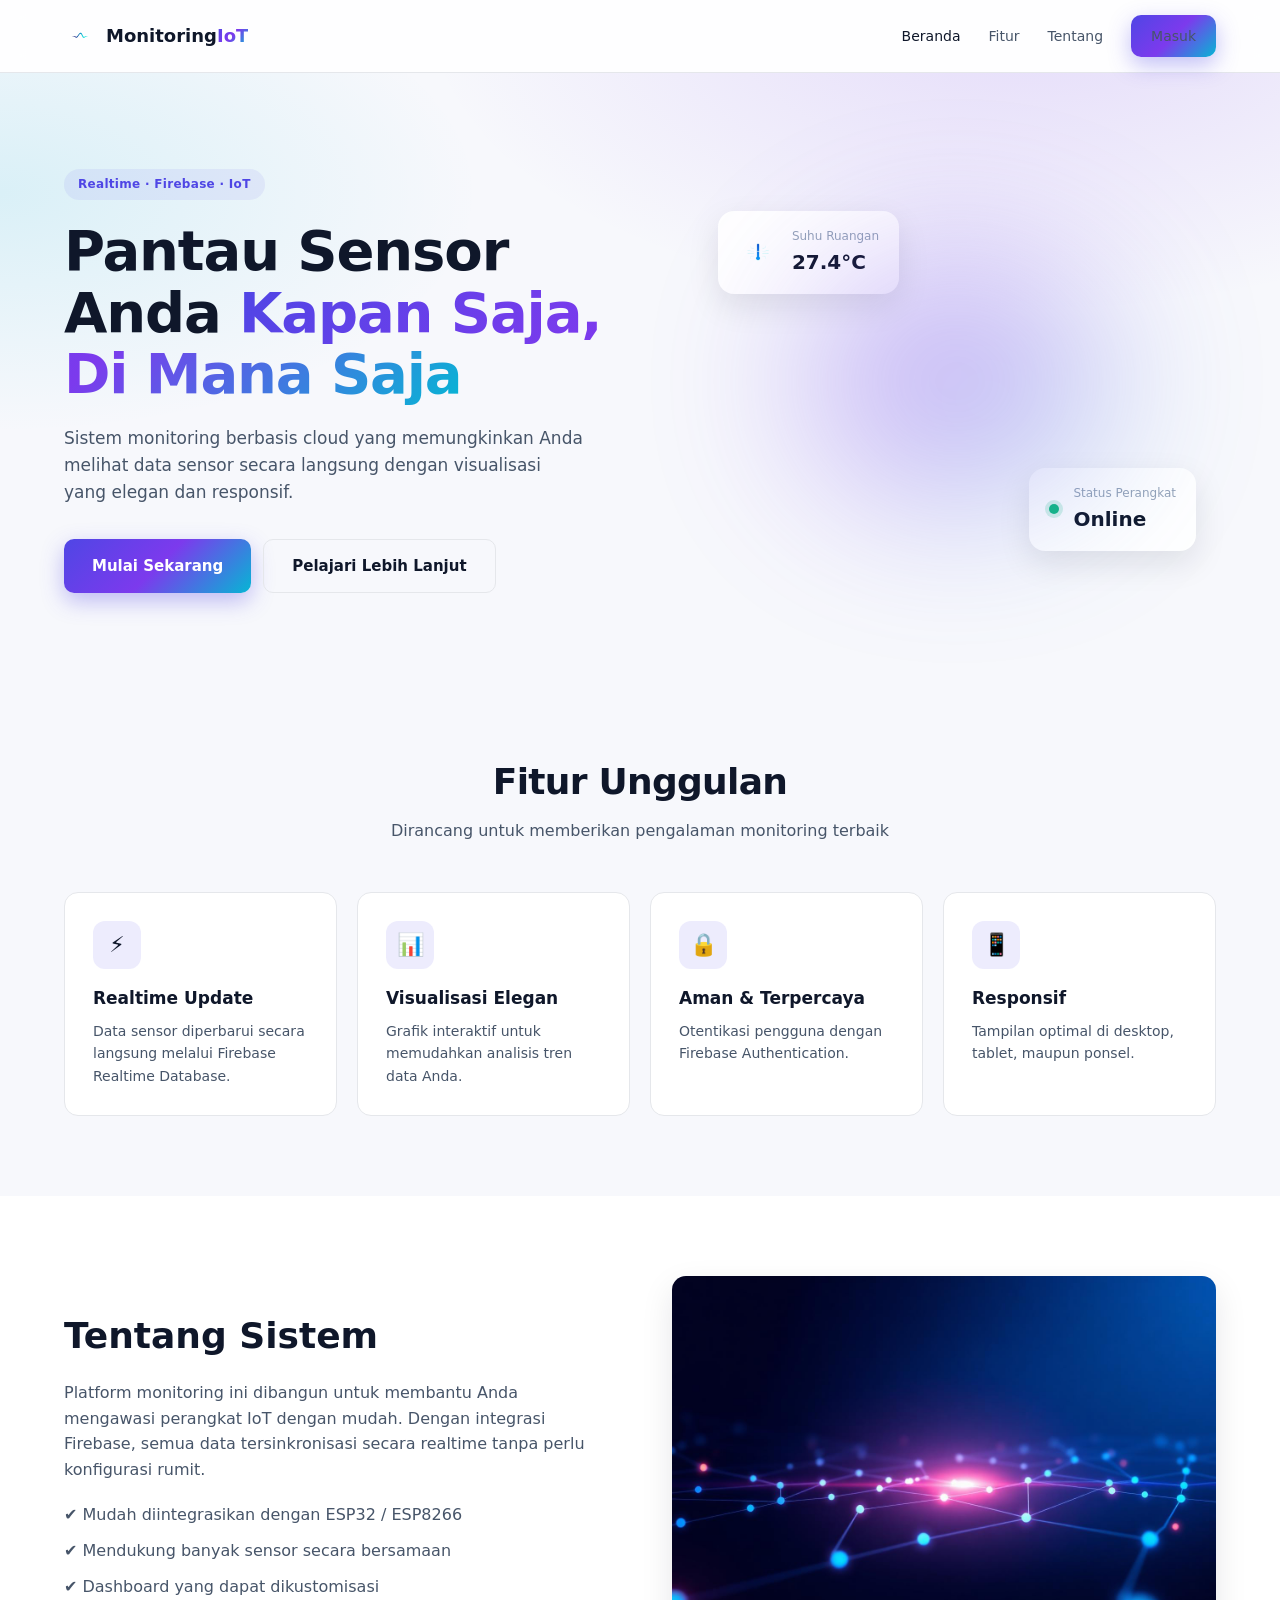
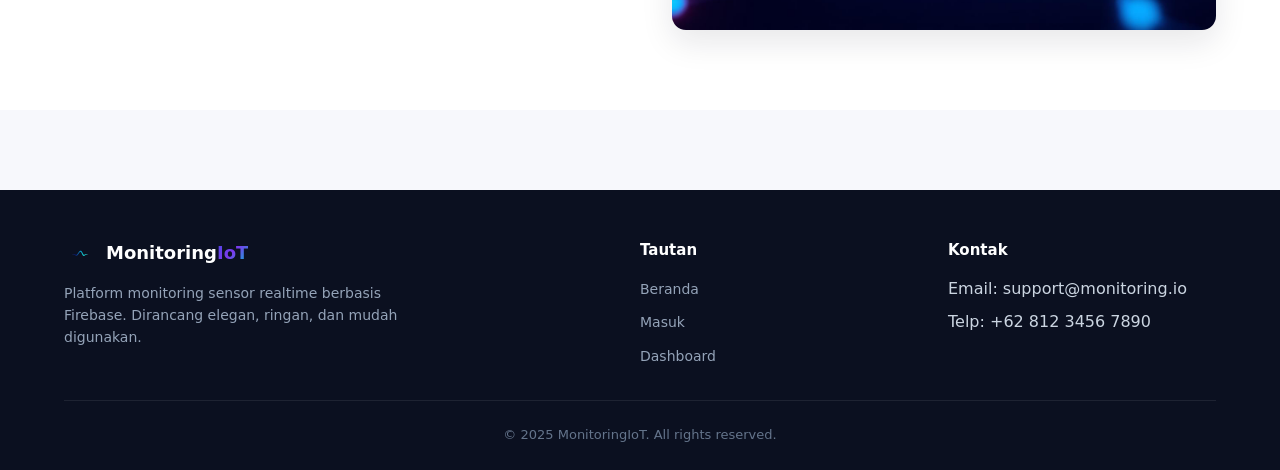
==== index.html @ ed6237df "Tinggal diedit" ====
<!DOCTYPE html>
<html lang="id">
<head>
  <meta charset="UTF-8" />
  <meta name="viewport" content="width=device-width, initial-scale=1.0" />
  <title>Monitoring System | Realtime Dashboard</title>
  <meta name="description" content="Sistem monitoring sensor realtime berbasis Firebase dengan tampilan modern dan elegan." />
  <link rel="stylesheet" href="css/style.css" />
</head>
<body>
  <!-- Navbar -->
  <header class="navbar">
    <div class="container nav-container">
      <a href="index.html" class="logo">
        <img src="img/logo.png" alt="Logo" />
        <span>Monitoring<strong>IoT</strong></span>
      </a>
      <nav>
        <ul class="nav-links">
          <li><a href="index.html" class="active">Beranda</a></li>
          <li><a href="#features">Fitur</a></li>
          <li><a href="#about">Tentang</a></li>
          <li><a href="login.html" class="btn btn-primary">Masuk</a></li>
        </ul>
      </nav>
    </div>
  </header>

  <!-- Hero -->
  <section class="hero">
    <div class="container hero-content">
      <div class="hero-text">
        <span class="badge">Realtime · Firebase · IoT</span>
        <h1>Pantau Sensor Anda <span class="gradient-text">Kapan Saja, Di Mana Saja</span></h1>
        <p>Sistem monitoring berbasis cloud yang memungkinkan Anda melihat data sensor secara langsung dengan visualisasi yang elegan dan responsif.</p>
        <div class="hero-actions">
          <a href="login.html" class="btn btn-primary btn-lg">Mulai Sekarang</a>
          <a href="#features" class="btn btn-ghost btn-lg">Pelajari Lebih Lanjut</a>
        </div>
      </div>
      <div class="hero-visual">
        <div class="floating-card card-1">
          <img src="img/icon-sensor.png" alt="Sensor" />
          <div>
            <small>Suhu Ruangan</small>
            <h3>27.4°C</h3>
          </div>
        </div>
        <div class="floating-card card-2">
          <div class="dot online"></div>
          <div>
            <small>Status Perangkat</small>
            <h3>Online</h3>
          </div>
        </div>
        <div class="hero-glow"></div>
      </div>
    </div>
  </section>

  <!-- Features -->
  <section id="features" class="features">
    <div class="container">
      <div class="section-header">
        <h2>Fitur Unggulan</h2>
        <p>Dirancang untuk memberikan pengalaman monitoring terbaik</p>
      </div>
      <div class="features-grid">
        <div class="feature-card">
          <div class="feature-icon">⚡</div>
          <h3>Realtime Update</h3>
          <p>Data sensor diperbarui secara langsung melalui Firebase Realtime Database.</p>
        </div>
        <div class="feature-card">
          <div class="feature-icon">📊</div>
          <h3>Visualisasi Elegan</h3>
          <p>Grafik interaktif untuk memudahkan analisis tren data Anda.</p>
        </div>
        <div class="feature-card">
          <div class="feature-icon">🔒</div>
          <h3>Aman & Terpercaya</h3>
          <p>Otentikasi pengguna dengan Firebase Authentication.</p>
        </div>
        <div class="feature-card">
          <div class="feature-icon">📱</div>
          <h3>Responsif</h3>
          <p>Tampilan optimal di desktop, tablet, maupun ponsel.</p>
        </div>
      </div>
    </div>
  </section>

  <!-- About -->
  <section id="about" class="about">
    <div class="container about-grid">
      <div>
        <h2>Tentang Sistem</h2>
        <p>Platform monitoring ini dibangun untuk membantu Anda mengawasi perangkat IoT dengan mudah. Dengan integrasi Firebase, semua data tersinkronisasi secara realtime tanpa perlu konfigurasi rumit.</p>
        <ul class="check-list">
          <li>✔ Mudah diintegrasikan dengan ESP32 / ESP8266</li>
          <li>✔ Mendukung banyak sensor secara bersamaan</li>
          <li>✔ Dashboard yang dapat dikustomisasi</li>
        </ul>
      </div>
      <div class="about-img">
        <img src="img/background.jpg" alt="Tentang" />
      </div>
    </div>
  </section>

  <!-- Footer -->
  <div id="footer-placeholder"></div>

  <script src="js/main.js"></script>
</body>
</html>
---- css/style.css ----
/* ===== Design Tokens ===== */
:root {
  --bg: #0b1020;
  --bg-soft: #11172c;
  --surface: #ffffff;
  --text: #0f172a;
  --text-soft: #475569;
  --muted: #94a3b8;
  --border: #e5e7eb;

  --primary: #4f46e5;
  --primary-2: #7c3aed;
  --accent: #06b6d4;
  --success: #10b981;
  --warn: #f59e0b;
  --danger: #ef4444;

  --gradient: linear-gradient(135deg, #4f46e5 0%, #7c3aed 50%, #06b6d4 100%);
  --shadow-sm: 0 4px 14px rgba(15, 23, 42, 0.06);
  --shadow-md: 0 12px 32px rgba(15, 23, 42, 0.10);
  --radius: 14px;

  --font: 'Inter', 'Segoe UI', system-ui, -apple-system, sans-serif;
}

* { box-sizing: border-box; margin: 0; padding: 0; }

html, body {
  font-family: var(--font);
  color: var(--text);
  background: #f7f8fc;
  line-height: 1.6;
  -webkit-font-smoothing: antialiased;
}

a { color: inherit; text-decoration: none; }
img { max-width: 100%; display: block; }

.container { max-width: 1200px; margin: 0 auto; padding: 0 24px; }

/* ===== Buttons ===== */
.btn {
  display: inline-flex;
  align-items: center;
  justify-content: center;
  gap: 8px;
  padding: 10px 20px;
  border-radius: 10px;
  font-weight: 600;
  font-size: 14px;
  cursor: pointer;
  border: none;
  transition: transform .15s ease, box-shadow .2s ease, opacity .2s ease;
}
.btn-lg { padding: 14px 28px; font-size: 15px; }
.btn-block { width: 100%; }
.btn-primary {
  background: var(--gradient);
  color: #fff;
  box-shadow: 0 8px 22px rgba(79, 70, 229, .35);
}
.btn-primary:hover { transform: translateY(-2px); box-shadow: 0 12px 28px rgba(79, 70, 229, .45); }
.btn-ghost {
  background: transparent;
  color: var(--text);
  border: 1px solid var(--border);
}
.btn-ghost:hover { background: #fff; box-shadow: var(--shadow-sm); }

/* ===== Navbar ===== */
.navbar {
  position: sticky; top: 0; z-index: 50;
  background: rgba(255,255,255,.85);
  backdrop-filter: saturate(160%) blur(12px);
  border-bottom: 1px solid var(--border);
}
.nav-container {
  display: flex; align-items: center; justify-content: space-between;
  height: 72px;
}
.logo { display: flex; align-items: center; gap: 10px; font-weight: 700; font-size: 18px; }
.logo img { width: 32px; height: 32px; object-fit: contain; }
.logo strong { background: var(--gradient); -webkit-background-clip: text; background-clip: text; color: transparent; }
.nav-links { display: flex; align-items: center; gap: 28px; list-style: none; }
.nav-links a { color: var(--text-soft); font-weight: 500; font-size: 14px; }
.nav-links a.active, .nav-links a:hover { color: var(--text); }

/* ===== Hero ===== */
.hero {
  position: relative;
  padding: 96px 0 80px;
  overflow: hidden;
  background:
    radial-gradient(1000px 500px at 80% -10%, rgba(124,58,237,.15), transparent 60%),
    radial-gradient(800px 400px at 0% 20%, rgba(6,182,212,.12), transparent 60%);
}
.hero-content {
  display: grid; grid-template-columns: 1.1fr 1fr; gap: 64px; align-items: center;
}
.badge {
  display: inline-block;
  padding: 6px 14px; border-radius: 999px;
  background: rgba(79,70,229,.08); color: var(--primary);
  font-size: 12px; font-weight: 600; letter-spacing: .3px;
  margin-bottom: 20px;
}
.hero h1 {
  font-size: clamp(34px, 5vw, 56px);
  line-height: 1.1; font-weight: 800; letter-spacing: -.02em;
}
.gradient-text {
  background: var(--gradient);
  -webkit-background-clip: text; background-clip: text; color: transparent;
}
.hero p { color: var(--text-soft); font-size: 17px; margin: 20px 0 32px; max-width: 520px; }
.hero-actions { display: flex; gap: 12px; flex-wrap: wrap; }

.hero-visual { position: relative; height: 420px; }
.hero-glow {
  position: absolute; inset: 20%;
  background: var(--gradient); filter: blur(80px); opacity: .35; border-radius: 50%;
}
.floating-card {
  position: absolute;
  background: #fff; border-radius: 16px; padding: 16px 20px;
  display: flex; align-items: center; gap: 14px;
  box-shadow: var(--shadow-md);
  animation: float 6s ease-in-out infinite;
}
.floating-card img { width: 40px; height: 40px; }
.floating-card small { color: var(--muted); font-size: 12px; display: block; }
.floating-card h3 { font-size: 20px; font-weight: 700; }
.card-1 { top: 40px; left: 20px; }
.card-2 { bottom: 40px; right: 20px; animation-delay: -3s; }
@keyframes float {
  0%,100% { transform: translateY(0); }
  50% { transform: translateY(-12px); }
}

.dot { width: 10px; height: 10px; border-radius: 50%; display: inline-block; }
.dot.online { background: var(--success); box-shadow: 0 0 0 4px rgba(16,185,129,.18); }
.dot.warn { background: var(--warn); }
.dot.off { background: var(--danger); }

/* ===== Sections ===== */
.section-header { text-align: center; margin-bottom: 48px; }
.section-header h2 { font-size: 36px; font-weight: 800; letter-spacing: -.02em; }
.section-header p { color: var(--text-soft); margin-top: 8px; }

.features { padding: 80px 0; }
.features-grid {
  display: grid; grid-template-columns: repeat(4, 1fr); gap: 20px;
}
.feature-card {
  background: #fff; padding: 28px; border-radius: var(--radius);
  border: 1px solid var(--border);
  transition: transform .2s ease, box-shadow .2s ease;
}
.feature-card:hover { transform: translateY(-4px); box-shadow: var(--shadow-md); border-color: transparent; }
.feature-icon {
  width: 48px; height: 48px; display: grid; place-items: center;
  border-radius: 12px; background: rgba(79,70,229,.1); font-size: 22px; margin-bottom: 16px;
}
.feature-card h3 { font-size: 17px; margin-bottom: 8px; }
.feature-card p { color: var(--text-soft); font-size: 14px; }

.about { padding: 80px 0; background: #fff; }
.about-grid { display: grid; grid-template-columns: 1fr 1fr; gap: 64px; align-items: center; }
.about h2 { font-size: 36px; font-weight: 800; margin-bottom: 16px; }
.about p { color: var(--text-soft); margin-bottom: 20px; }
.check-list { list-style: none; display: grid; gap: 10px; }
.check-list li { color: var(--text-soft); }
.about-img img { border-radius: var(--radius); box-shadow: var(--shadow-md); }

/* ===== Footer ===== */
.footer {
  background: var(--bg);
  color: #cbd5e1;
  padding: 48px 0 24px;
  margin-top: 80px;
}
.footer-grid {
  display: grid; grid-template-columns: 2fr 1fr 1fr; gap: 40px;
  padding-bottom: 32px; border-bottom: 1px solid rgba(255,255,255,.08);
}
.footer h4 { color: #fff; margin-bottom: 14px; font-size: 15px; }
.footer p, .footer a { font-size: 14px; color: #94a3b8; }
.footer a:hover { color: #fff; }
.footer ul { list-style: none; display: grid; gap: 8px; }
.footer-bottom {
  text-align: center; padding-top: 24px; font-size: 13px; color: #64748b;
}

@media (max-width: 900px) {
  .hero-content, .about-grid { grid-template-columns: 1fr; }
  .features-grid { grid-template-columns: repeat(2, 1fr); }
  .footer-grid { grid-template-columns: 1fr; }
  .nav-links li:not(:last-child) { display: none; }
  .hero-visual { height: 320px; }
}
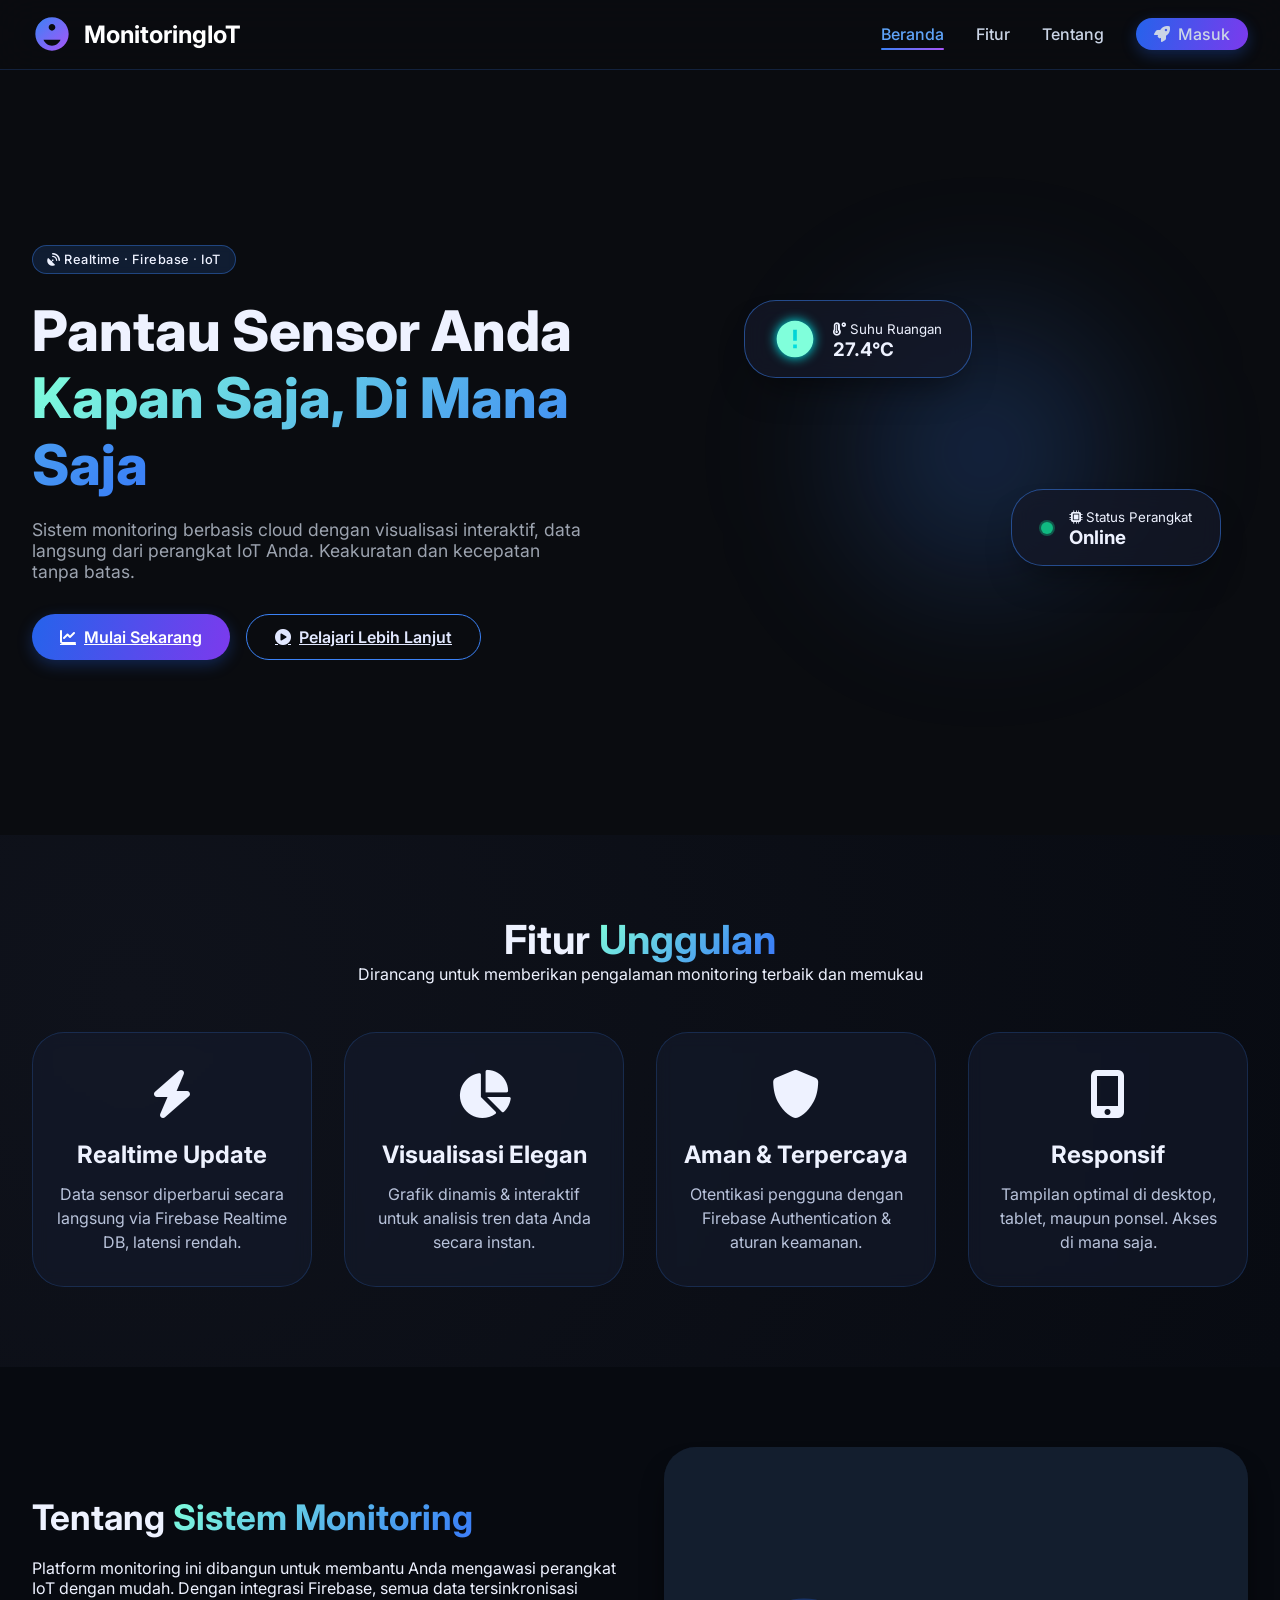
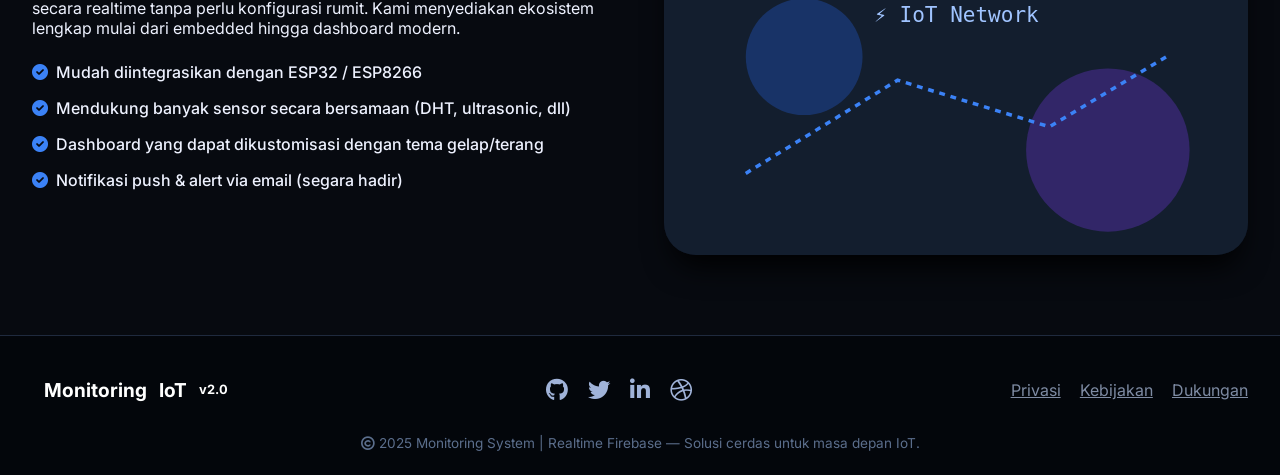
==== commit 95dc299b: "index" ====
--- a/index.html
+++ b/index.html
@@ -2,115 +2,642 @@
 <html lang="id">
 <head>
   <meta charset="UTF-8" />
-  <meta name="viewport" content="width=device-width, initial-scale=1.0" />
-  <title>Monitoring System | Realtime Dashboard</title>
-  <meta name="description" content="Sistem monitoring sensor realtime berbasis Firebase dengan tampilan modern dan elegan." />
-  <link rel="stylesheet" href="css/style.css" />
+  <meta name="viewport" content="width=device-width, initial-scale=1.0, user-scalable=yes" />
+  <title>Monitoring System | Realtime Dashboard - NextGen IoT</title>
+  <meta name="description" content="Sistem monitoring sensor realtime berbasis Firebase dengan tampilan modern, elegan, dan animasi memukau." />
+  <!-- Font Awesome 6 (free icons) -->
+  <link rel="stylesheet" href="https://cdnjs.cloudflare.com/ajax/libs/font-awesome/6.0.0-beta3/css/all.min.css" />
+  <!-- Google Fonts: Inter + Poppins -->
+  <link href="https://fonts.googleapis.com/css2?family=Inter:opsz,wght@14..32,300;14..32,400;14..32,500;14..32,600;14..32,700;14..32,800&family=Poppins:wght@500;600;700&display=swap" rel="stylesheet" />
+  <style>
+    * {
+      margin: 0;
+      padding: 0;
+      box-sizing: border-box;
+    }
+
+    body {
+      font-family: 'Inter', sans-serif;
+      background-color: #0a0c10;
+      color: #eef2ff;
+      overflow-x: hidden;
+      scroll-behavior: smooth;
+    }
+
+    /* Custom scrollbar */
+    ::-webkit-scrollbar {
+      width: 8px;
+    }
+    ::-webkit-scrollbar-track {
+      background: #11151c;
+    }
+    ::-webkit-scrollbar-thumb {
+      background: #2d3e5f;
+      border-radius: 20px;
+    }
+
+    /* container */
+    .container {
+      max-width: 1280px;
+      margin: 0 auto;
+      padding: 0 2rem;
+    }
+
+    /* gradient & glow */
+    .gradient-text {
+      background: linear-gradient(135deg, #80ffdb, #3b82f6, #a855f7);
+      background-size: 200% auto;
+      -webkit-background-clip: text;
+      background-clip: text;
+      color: transparent;
+      animation: shimmer 4s linear infinite;
+    }
+    @keyframes shimmer {
+      0% { background-position: 0% 50%; }
+      100% { background-position: 200% 50%; }
+    }
+
+    /* navbar modern */
+    .navbar {
+      position: sticky;
+      top: 0;
+      z-index: 100;
+      backdrop-filter: blur(20px);
+      background: rgba(10, 12, 16, 0.7);
+      border-bottom: 1px solid rgba(59, 130, 246, 0.2);
+      transition: all 0.3s ease;
+    }
+    .nav-container {
+      display: flex;
+      justify-content: space-between;
+      align-items: center;
+      padding: 0.9rem 2rem;
+      flex-wrap: wrap;
+    }
+    .logo {
+      display: flex;
+      align-items: center;
+      gap: 12px;
+      text-decoration: none;
+      font-weight: 700;
+      font-size: 1.5rem;
+      color: white;
+    }
+    .logo img {
+      width: 40px;
+      height: 40px;
+      filter: drop-shadow(0 0 8px #3b82f6);
+      transition: transform 0.3s;
+    }
+    .logo:hover img {
+      transform: rotate(5deg) scale(1.05);
+    }
+    .nav-links {
+      display: flex;
+      gap: 2rem;
+      list-style: none;
+      align-items: center;
+    }
+    .nav-links a {
+      text-decoration: none;
+      color: #cbd5e6;
+      font-weight: 500;
+      transition: 0.2s;
+    }
+    .nav-links a:hover, .nav-links a.active {
+      color: #60a5fa;
+    }
+    .btn {
+      padding: 8px 20px;
+      border-radius: 40px;
+      font-weight: 600;
+      transition: all 0.25s ease;
+      display: inline-flex;
+      align-items: center;
+      gap: 8px;
+      cursor: pointer;
+    }
+    .btn-primary {
+      background: linear-gradient(105deg, #2563eb, #7c3aed);
+      border: none;
+      color: white;
+      box-shadow: 0 5px 15px rgba(37, 99, 235, 0.3);
+    }
+    .btn-primary:hover {
+      transform: translateY(-3px);
+      box-shadow: 0 12px 25px rgba(37, 99, 235, 0.4);
+      background: linear-gradient(105deg, #3b82f6, #8b5cf6);
+    }
+    .btn-ghost {
+      background: transparent;
+      border: 1px solid #3b82f6;
+      color: #e2e8ff;
+    }
+    .btn-ghost:hover {
+      background: rgba(59, 130, 246, 0.15);
+      border-color: #60a5fa;
+      transform: translateY(-2px);
+    }
+    .btn-lg {
+      padding: 12px 28px;
+      font-size: 1rem;
+    }
+
+    /* Hero section */
+    .hero {
+      min-height: 85vh;
+      display: flex;
+      align-items: center;
+      position: relative;
+      overflow: hidden;
+    }
+    .hero-content {
+      display: flex;
+      align-items: center;
+      justify-content: space-between;
+      gap: 3rem;
+      flex-wrap: wrap;
+    }
+    .hero-text {
+      flex: 1.2;
+      z-index: 2;
+    }
+    .badge {
+      display: inline-block;
+      background: rgba(59, 130, 246, 0.15);
+      backdrop-filter: blur(4px);
+      padding: 6px 14px;
+      border-radius: 60px;
+      font-size: 0.8rem;
+      font-weight: 500;
+      letter-spacing: 0.5px;
+      border: 1px solid rgba(59, 130, 246, 0.4);
+      margin-bottom: 1.5rem;
+    }
+    .hero-text h1 {
+      font-size: 3.5rem;
+      line-height: 1.2;
+      font-weight: 800;
+      margin-bottom: 1.2rem;
+    }
+    .hero-text p {
+      font-size: 1.1rem;
+      color: #9ca3af;
+      margin-bottom: 2rem;
+      max-width: 550px;
+    }
+    .hero-actions {
+      display: flex;
+      gap: 1rem;
+      flex-wrap: wrap;
+    }
+    .hero-visual {
+      flex: 1;
+      position: relative;
+      min-height: 380px;
+      display: flex;
+      justify-content: center;
+      align-items: center;
+    }
+    .floating-card {
+      background: rgba(20, 25, 40, 0.75);
+      backdrop-filter: blur(12px);
+      border-radius: 2rem;
+      padding: 1rem 1.8rem;
+      display: flex;
+      align-items: center;
+      gap: 1rem;
+      border: 1px solid rgba(59, 130, 246, 0.5);
+      box-shadow: 0 20px 35px -15px rgba(0,0,0,0.5);
+      transition: transform 0.3s ease;
+      z-index: 5;
+    }
+    .floating-card img {
+      width: 44px;
+      filter: drop-shadow(0 0 6px cyan);
+    }
+    .card-1 {
+      position: absolute;
+      top: 10%;
+      left: 5%;
+      animation: float 4s ease-in-out infinite;
+    }
+    .card-2 {
+      position: absolute;
+      bottom: 20%;
+      right: 5%;
+      animation: float 5s ease-in-out infinite reverse;
+    }
+    .dot.online {
+      width: 12px;
+      height: 12px;
+      background: #10b981;
+      border-radius: 50%;
+      box-shadow: 0 0 0 2px rgba(16,185,129,0.4);
+      animation: pulse-green 1.8s infinite;
+    }
+    @keyframes pulse-green {
+      0% { box-shadow: 0 0 0 0 rgba(16,185,129,0.5);}
+      70% { box-shadow: 0 0 0 10px rgba(16,185,129,0);}
+      100% { box-shadow: 0 0 0 0 rgba(16,185,129,0);}
+    }
+    @keyframes float {
+      0% { transform: translateY(0px);}
+      50% { transform: translateY(-12px);}
+      100% { transform: translateY(0px);}
+    }
+    .hero-glow {
+      position: absolute;
+      width: 300px;
+      height: 300px;
+      background: radial-gradient(circle, rgba(59,130,246,0.3), transparent);
+      border-radius: 50%;
+      filter: blur(70px);
+      z-index: 0;
+      animation: pulse-glow 6s infinite alternate;
+    }
+    @keyframes pulse-glow {
+      0% { opacity: 0.4; transform: scale(0.9);}
+      100% { opacity: 0.9; transform: scale(1.3);}
+    }
+
+    /* Features section */
+    .features {
+      padding: 5rem 0;
+      background: radial-gradient(circle at 10% 30%, #0f121b, #080b12);
+    }
+    .section-header {
+      text-align: center;
+      margin-bottom: 3rem;
+    }
+    .section-header h2 {
+      font-size: 2.5rem;
+      font-weight: 700;
+    }
+    .features-grid {
+      display: grid;
+      grid-template-columns: repeat(auto-fit, minmax(260px, 1fr));
+      gap: 2rem;
+    }
+    .feature-card {
+      background: rgba(20, 27, 45, 0.6);
+      backdrop-filter: blur(8px);
+      border-radius: 2rem;
+      padding: 2rem 1.5rem;
+      text-align: center;
+      transition: all 0.3s;
+      border: 1px solid rgba(59, 130, 246, 0.2);
+    }
+    .feature-card:hover {
+      transform: translateY(-12px);
+      border-color: #3b82f6;
+      box-shadow: 0 20px 30px -12px rgba(0,0,0,0.4);
+      background: rgba(30, 40, 65, 0.7);
+    }
+    .feature-icon {
+      font-size: 3rem;
+      margin-bottom: 1rem;
+    }
+    .feature-card h3 {
+      font-size: 1.5rem;
+      margin-bottom: 0.8rem;
+    }
+    .feature-card p {
+      color: #b9c3db;
+      line-height: 1.5;
+    }
+
+    /* About */
+    .about {
+      padding: 5rem 0;
+      background: #070a10;
+    }
+    .about-grid {
+      display: flex;
+      gap: 3rem;
+      align-items: center;
+      flex-wrap: wrap;
+    }
+    .about-grid > div {
+      flex: 1;
+    }
+    .about h2 {
+      font-size: 2.2rem;
+      margin-bottom: 1.2rem;
+    }
+    .check-list {
+      list-style: none;
+      margin-top: 1.5rem;
+    }
+    .check-list li {
+      margin: 1rem 0;
+      font-weight: 500;
+      display: flex;
+      align-items: center;
+      gap: 8px;
+    }
+    .about-img {
+      border-radius: 2rem;
+      overflow: hidden;
+      box-shadow: 0 20px 30px -10px black;
+    }
+    .about-img img {
+      width: 100%;
+      display: block;
+      transition: transform 0.4s;
+    }
+    .about-img:hover img {
+      transform: scale(1.04);
+    }
+
+    /* footer modern */
+    footer {
+      background: #03060b;
+      border-top: 1px solid #1f2a3e;
+      padding: 2.5rem 0 1.5rem;
+    }
+    .footer-container {
+      display: flex;
+      justify-content: space-between;
+      flex-wrap: wrap;
+      gap: 1.5rem;
+      align-items: center;
+    }
+    .social-icons a {
+      color: #a0b3d9;
+      margin: 0 0.5rem;
+      font-size: 1.4rem;
+      transition: 0.2s;
+    }
+    .social-icons a:hover {
+      color: #60a5fa;
+      transform: translateY(-3px);
+    }
+    .copyright {
+      text-align: center;
+      margin-top: 2rem;
+      color: #5b6e8c;
+      font-size: 0.85rem;
+    }
+
+    /* animated underline & effects */
+    .active {
+      position: relative;
+    }
+    .active::after {
+      content: '';
+      position: absolute;
+      bottom: -6px;
+      left: 0;
+      width: 100%;
+      height: 2px;
+      background: linear-gradient(90deg, #3b82f6, #a855f7);
+      border-radius: 4px;
+    }
+
+    /* responsive */
+    @media (max-width: 820px) {
+      .hero-text h1 { font-size: 2.5rem; }
+      .nav-container { flex-direction: column; gap: 1rem; }
+      .nav-links { gap: 1rem; flex-wrap: wrap; justify-content: center; }
+      .hero-content { flex-direction: column; text-align: center; }
+      .hero-actions { justify-content: center; }
+      .hero-text p { margin: 0 auto 1.5rem auto; }
+      .floating-card { position: relative; top: auto; left: auto; right: auto; bottom: auto; margin: 1rem; }
+      .hero-visual { flex-direction: column; min-height: auto; }
+    }
+    @media (max-width: 640px) {
+      .container { padding: 0 1.2rem; }
+      .btn-lg { padding: 8px 20px; }
+    }
+  </style>
 </head>
 <body>
-  <!-- Navbar -->
-  <header class="navbar">
-    <div class="container nav-container">
-      <a href="index.html" class="logo">
-        <img src="img/logo.png" alt="Logo" />
-        <span>Monitoring<strong>IoT</strong></span>
-      </a>
-      <nav>
-        <ul class="nav-links">
-          <li><a href="index.html" class="active">Beranda</a></li>
-          <li><a href="#features">Fitur</a></li>
-          <li><a href="#about">Tentang</a></li>
-          <li><a href="login.html" class="btn btn-primary">Masuk</a></li>
-        </ul>
-      </nav>
-    </div>
-  </header>
-
-  <!-- Hero -->
-  <section class="hero">
-    <div class="container hero-content">
-      <div class="hero-text">
-        <span class="badge">Realtime · Firebase · IoT</span>
-        <h1>Pantau Sensor Anda <span class="gradient-text">Kapan Saja, Di Mana Saja</span></h1>
-        <p>Sistem monitoring berbasis cloud yang memungkinkan Anda melihat data sensor secara langsung dengan visualisasi yang elegan dan responsif.</p>
-        <div class="hero-actions">
-          <a href="login.html" class="btn btn-primary btn-lg">Mulai Sekarang</a>
-          <a href="#features" class="btn btn-ghost btn-lg">Pelajari Lebih Lanjut</a>
+
+<!-- Navbar with glassmorphism -->
+<header class="navbar">
+  <div class="container nav-container">
+    <a href="#" class="logo">
+      <!-- SVG icon sensor modern -->
+      <svg width="40" height="40" viewBox="0 0 24 24" fill="none" xmlns="http://www.w3.org/2000/svg">
+        <path d="M12 2C6.48 2 2 6.48 2 12s4.48 10 10 10 10-4.48 10-10S17.52 2 12 2zm0 4c1.1 0 2 .9 2 2s-.9 2-2 2-2-.9-2-2 .9-2 2-2zm0 13c-2.33 0-4.31-1.46-5.11-3.5h10.22c-.8 2.04-2.78 3.5-5.11 3.5z" fill="url(#gradSensor)"/>
+        <defs><linearGradient id="gradSensor" x1="0%" y1="0%" x2="100%" y2="100%"><stop offset="0%" stop-color="#3b82f6"/><stop offset="100%" stop-color="#a855f7"/></linearGradient></defs>
+      </svg>
+      <span>Monitoring<strong>IoT</strong></span>
+    </a>
+    <nav>
+      <ul class="nav-links">
+        <li><a href="#" class="active">Beranda</a></li>
+        <li><a href="#features">Fitur</a></li>
+        <li><a href="#about">Tentang</a></li>
+        <li><a href="login.html" class="btn btn-primary" style="padding: 6px 18px;"><i class="fas fa-rocket"></i> Masuk</a></li>
+      </ul>
+    </nav>
+  </div>
+</header>
+
+<!-- Hero -->
+<section class="hero">
+  <div class="container hero-content">
+    <div class="hero-text">
+      <span class="badge"><i class="fas fa-satellite-dish"></i> Realtime · Firebase · IoT</span>
+      <h1>Pantau Sensor Anda <span class="gradient-text">Kapan Saja, Di Mana Saja</span></h1>
+      <p>Sistem monitoring berbasis cloud dengan visualisasi interaktif, data langsung dari perangkat IoT Anda. Keakuratan dan kecepatan tanpa batas.</p>
+      <div class="hero-actions">
+        <a href="login.html" class="btn btn-primary btn-lg"><i class="fas fa-chart-line"></i> Mulai Sekarang</a>
+        <a href="#features" class="btn btn-ghost btn-lg"><i class="fas fa-play-circle"></i> Pelajari Lebih Lanjut</a>
+      </div>
+    </div>
+    <div class="hero-visual">
+      <div class="floating-card card-1">
+        <img src="data:image/svg+xml,%3Csvg xmlns='http://www.w3.org/2000/svg' viewBox='0 0 24 24' fill='%2380ffdb' width='44px' height='44px'%3E%3Cpath d='M12 2C6.48 2 2 6.48 2 12s4.48 10 10 10 10-4.48 10-10S17.52 2 12 2zm1 15h-2v-2h2v2zm0-4h-2V7h2v6z'/%3E%3C/svg%3E" alt="sensor">
+        <div>
+          <small><i class="fas fa-temperature-high"></i> Suhu Ruangan</small>
+          <h3 style="margin:0;">27.4°C</h3>
         </div>
       </div>
-      <div class="hero-visual">
-        <div class="floating-card card-1">
-          <img src="img/icon-sensor.png" alt="Sensor" />
-          <div>
-            <small>Suhu Ruangan</small>
-            <h3>27.4°C</h3>
-          </div>
+      <div class="floating-card card-2">
+        <div class="dot online"></div>
+        <div>
+          <small><i class="fas fa-microchip"></i> Status Perangkat</small>
+          <h3 style="margin:0;">Online</h3>
         </div>
-        <div class="floating-card card-2">
-          <div class="dot online"></div>
-          <div>
-            <small>Status Perangkat</small>
-            <h3>Online</h3>
-          </div>
-        </div>
-        <div class="hero-glow"></div>
-      </div>
-    </div>
-  </section>
-
-  <!-- Features -->
-  <section id="features" class="features">
-    <div class="container">
-      <div class="section-header">
-        <h2>Fitur Unggulan</h2>
-        <p>Dirancang untuk memberikan pengalaman monitoring terbaik</p>
-      </div>
-      <div class="features-grid">
-        <div class="feature-card">
-          <div class="feature-icon">⚡</div>
-          <h3>Realtime Update</h3>
-          <p>Data sensor diperbarui secara langsung melalui Firebase Realtime Database.</p>
-        </div>
-        <div class="feature-card">
-          <div class="feature-icon">📊</div>
-          <h3>Visualisasi Elegan</h3>
-          <p>Grafik interaktif untuk memudahkan analisis tren data Anda.</p>
-        </div>
-        <div class="feature-card">
-          <div class="feature-icon">🔒</div>
-          <h3>Aman & Terpercaya</h3>
-          <p>Otentikasi pengguna dengan Firebase Authentication.</p>
-        </div>
-        <div class="feature-card">
-          <div class="feature-icon">📱</div>
-          <h3>Responsif</h3>
-          <p>Tampilan optimal di desktop, tablet, maupun ponsel.</p>
-        </div>
-      </div>
-    </div>
-  </section>
-
-  <!-- About -->
-  <section id="about" class="about">
-    <div class="container about-grid">
+      </div>
+      <div class="hero-glow"></div>
+    </div>
+  </div>
+</section>
+
+<!-- Features with modern icons -->
+<section id="features" class="features">
+  <div class="container">
+    <div class="section-header">
+      <h2>Fitur <span class="gradient-text">Unggulan</span></h2>
+      <p>Dirancang untuk memberikan pengalaman monitoring terbaik dan memukau</p>
+    </div>
+    <div class="features-grid">
+      <div class="feature-card">
+        <div class="feature-icon"><i class="fas fa-bolt"></i></div>
+        <h3>Realtime Update</h3>
+        <p>Data sensor diperbarui secara langsung via Firebase Realtime DB, latensi rendah.</p>
+      </div>
+      <div class="feature-card">
+        <div class="feature-icon"><i class="fas fa-chart-pie"></i></div>
+        <h3>Visualisasi Elegan</h3>
+        <p>Grafik dinamis & interaktif untuk analisis tren data Anda secara instan.</p>
+      </div>
+      <div class="feature-card">
+        <div class="feature-icon"><i class="fas fa-shield-alt"></i></div>
+        <h3>Aman & Terpercaya</h3>
+        <p>Otentikasi pengguna dengan Firebase Authentication & aturan keamanan.</p>
+      </div>
+      <div class="feature-card">
+        <div class="feature-icon"><i class="fas fa-mobile-alt"></i></div>
+        <h3>Responsif</h3>
+        <p>Tampilan optimal di desktop, tablet, maupun ponsel. Akses di mana saja.</p>
+      </div>
+    </div>
+  </div>
+</section>
+
+<!-- About Section with modern layout -->
+<section id="about" class="about">
+  <div class="container about-grid">
+    <div>
+      <h2>Tentang <span class="gradient-text">Sistem Monitoring</span></h2>
+      <p>Platform monitoring ini dibangun untuk membantu Anda mengawasi perangkat IoT dengan mudah. Dengan integrasi Firebase, semua data tersinkronisasi secara realtime tanpa perlu konfigurasi rumit. Kami menyediakan ekosistem lengkap mulai dari embedded hingga dashboard modern.</p>
+      <ul class="check-list">
+        <li><i class="fas fa-check-circle" style="color:#3b82f6;"></i> Mudah diintegrasikan dengan ESP32 / ESP8266</li>
+        <li><i class="fas fa-check-circle" style="color:#3b82f6;"></i> Mendukung banyak sensor secara bersamaan (DHT, ultrasonic, dll)</li>
+        <li><i class="fas fa-check-circle" style="color:#3b82f6;"></i> Dashboard yang dapat dikustomisasi dengan tema gelap/terang</li>
+        <li><i class="fas fa-check-circle" style="color:#3b82f6;"></i> Notifikasi push & alert via email (segara hadir)</li>
+      </ul>
+    </div>
+    <div class="about-img">
+      <!-- placeholder gambar background yang lebih artistik (gradient + visual) -->
+      <img src="data:image/svg+xml,%3Csvg xmlns='http://www.w3.org/2000/svg' viewBox='0 0 500 350'%3E%3Crect width='500' height='350' fill='%23131e2e'/%3E%3Ccircle cx='120' cy='180' r='50' fill='%232563eb' opacity='0.3'/%3E%3Ccircle cx='380' cy='260' r='70' fill='%237c3aed' opacity='0.3'/%3E%3Cpath d='M70 280 L200 200 L330 240 L430 180' stroke='%233b82f6' stroke-width='3' fill='none' stroke-dasharray='5 5'/%3E%3Ctext x='180' y='150' fill='%23a0c4ff' font-size='18' font-family='monospace'%3E⚡ IoT Network%3C/text%3E%3C/svg%3E" alt="Tentang sistem IoT" style="border-radius: 24px; background: #0a0f1c;" />
+    </div>
+  </div>
+</section>
+
+<!-- Footer Dinamis dengan placeholder modern -->
+<footer>
+  <div class="container">
+    <div class="footer-container">
+      <div class="logo" style="font-size: 1.2rem;">
+        <i class="fas fa-waveform"></i> Monitoring<strong>IoT</strong> <span style="font-size: 0.8rem;">v2.0</span>
+      </div>
+      <div class="social-icons">
+        <a href="#" aria-label="github"><i class="fab fa-github"></i></a>
+        <a href="#" aria-label="twitter"><i class="fab fa-twitter"></i></a>
+        <a href="#" aria-label="linkedin"><i class="fab fa-linkedin-in"></i></a>
+        <a href="#" aria-label="dribbble"><i class="fab fa-dribbble"></i></a>
+      </div>
       <div>
-        <h2>Tentang Sistem</h2>
-        <p>Platform monitoring ini dibangun untuk membantu Anda mengawasi perangkat IoT dengan mudah. Dengan integrasi Firebase, semua data tersinkronisasi secara realtime tanpa perlu konfigurasi rumit.</p>
-        <ul class="check-list">
-          <li>✔ Mudah diintegrasikan dengan ESP32 / ESP8266</li>
-          <li>✔ Mendukung banyak sensor secara bersamaan</li>
-          <li>✔ Dashboard yang dapat dikustomisasi</li>
-        </ul>
-      </div>
-      <div class="about-img">
-        <img src="img/background.jpg" alt="Tentang" />
-      </div>
-    </div>
-  </section>
-
-  <!-- Footer -->
-  <div id="footer-placeholder"></div>
-
-  <script src="js/main.js"></script>
+        <span style="display: flex; gap: 1.2rem;">
+          <a href="#" style="color:#7e8ba3;">Privasi</a>
+          <a href="#" style="color:#7e8ba3;">Kebijakan</a>
+          <a href="#" style="color:#7e8ba3;">Dukungan</a>
+        </span>
+      </div>
+    </div>
+    <div class="copyright">
+      <i class="far fa-copyright"></i> 2025 Monitoring System | Realtime Firebase — Solusi cerdas untuk masa depan IoT.
+    </div>
+  </div>
+</footer>
+
+<script>
+  // Smooth scrolling + interaktif highlights & simulated realtime data effect on floating cards
+  document.querySelectorAll('a[href^="#"]').forEach(anchor => {
+    anchor.addEventListener('click', function(e) {
+      const targetId = this.getAttribute('href');
+      if (targetId === "#" || targetId === "") return;
+      const targetElem = document.querySelector(targetId);
+      if (targetElem) {
+        e.preventDefault();
+        targetElem.scrollIntoView({ behavior: 'smooth', block: 'start' });
+      }
+    });
+  });
+
+  // Efek dynamic data pada floating card suhu: simulasi perubahan ringan agar terasa "realtime"
+  const tempCard = document.querySelector('.card-1 h3');
+  if (tempCard) {
+    let baseTemp = 27.4;
+    setInterval(() => {
+      // fluktuasi halus antara 26.8 - 28.2
+      let variation = (Math.sin(Date.now() / 8000) * 0.6).toFixed(1);
+      let newTemp = (baseTemp + parseFloat(variation)).toFixed(1);
+      tempCard.innerText = `${newTemp}°C`;
+    }, 4000);
+  }
+
+  // Efek hover dinamis pada kartu Hero
+  const cards = document.querySelectorAll('.floating-card');
+  cards.forEach(card => {
+    card.addEventListener('mouseenter', () => {
+      card.style.transform = 'scale(1.05)';
+      card.style.transition = '0.2s';
+      card.style.boxShadow = '0 25px 40px -12px rgba(59,130,246,0.4)';
+    });
+    card.addEventListener('mouseleave', () => {
+      card.style.transform = '';
+      card.style.boxShadow = '';
+    });
+  });
+
+  // Efek parralax pada glow hero
+  const heroGlow = document.querySelector('.hero-glow');
+  if (heroGlow) {
+    window.addEventListener('mousemove', (e) => {
+      let xAxis = (window.innerWidth / 2 - e.pageX) / 35;
+      let yAxis = (window.innerHeight / 2 - e.pageY) / 35;
+      heroGlow.style.transform = `translate(${xAxis}px, ${yAxis}px)`;
+    });
+  }
+
+  // Active nav highlight on scroll
+  const sections = document.querySelectorAll('section[id]');
+  const navLinks = document.querySelectorAll('.nav-links a');
+  window.addEventListener('scroll', () => {
+    let current = '';
+    const scrollPos = window.scrollY + 120;
+    sections.forEach(section => {
+      const sectionTop = section.offsetTop;
+      const sectionHeight = section.clientHeight;
+      if (scrollPos >= sectionTop && scrollPos < sectionTop + sectionHeight) {
+        current = section.getAttribute('id');
+      }
+    });
+    navLinks.forEach(link => {
+      link.classList.remove('active');
+      const href = link.getAttribute('href');
+      if (href && href.includes(current) && current !== "") {
+        link.classList.add('active');
+      } else if (current === "" && link.getAttribute('href') === "#") {
+        link.classList.add('active');
+      } else if (current === "" && link.getAttribute('href') === "index.html") {
+        link.classList.add('active');
+      }
+    });
+    // khusus untuk beranda link
+    if (window.scrollY < 100) {
+      navLinks.forEach(link => {
+        if (link.getAttribute('href') === "#" || link.innerText.includes("Beranda")) {
+          link.classList.add('active');
+        } else if (link.getAttribute('href') !== "#features" && link.getAttribute('href') !== "#about") {
+          if (!link.classList.contains('btn')) link.classList.remove('active');
+        }
+      });
+    }
+  });
+  
+  // inisialisasi setelah load
+  window.dispatchEvent(new Event('scroll'));
+  
+  // Penambahan efek ketikan pada badge? tidak perlu, namun menambahkan notifikasi style modern
+  console.log("🚀 Dashboard Monitoring IoT siap — realtime experience");
+</script>
 </body>
-</html>
+</html>
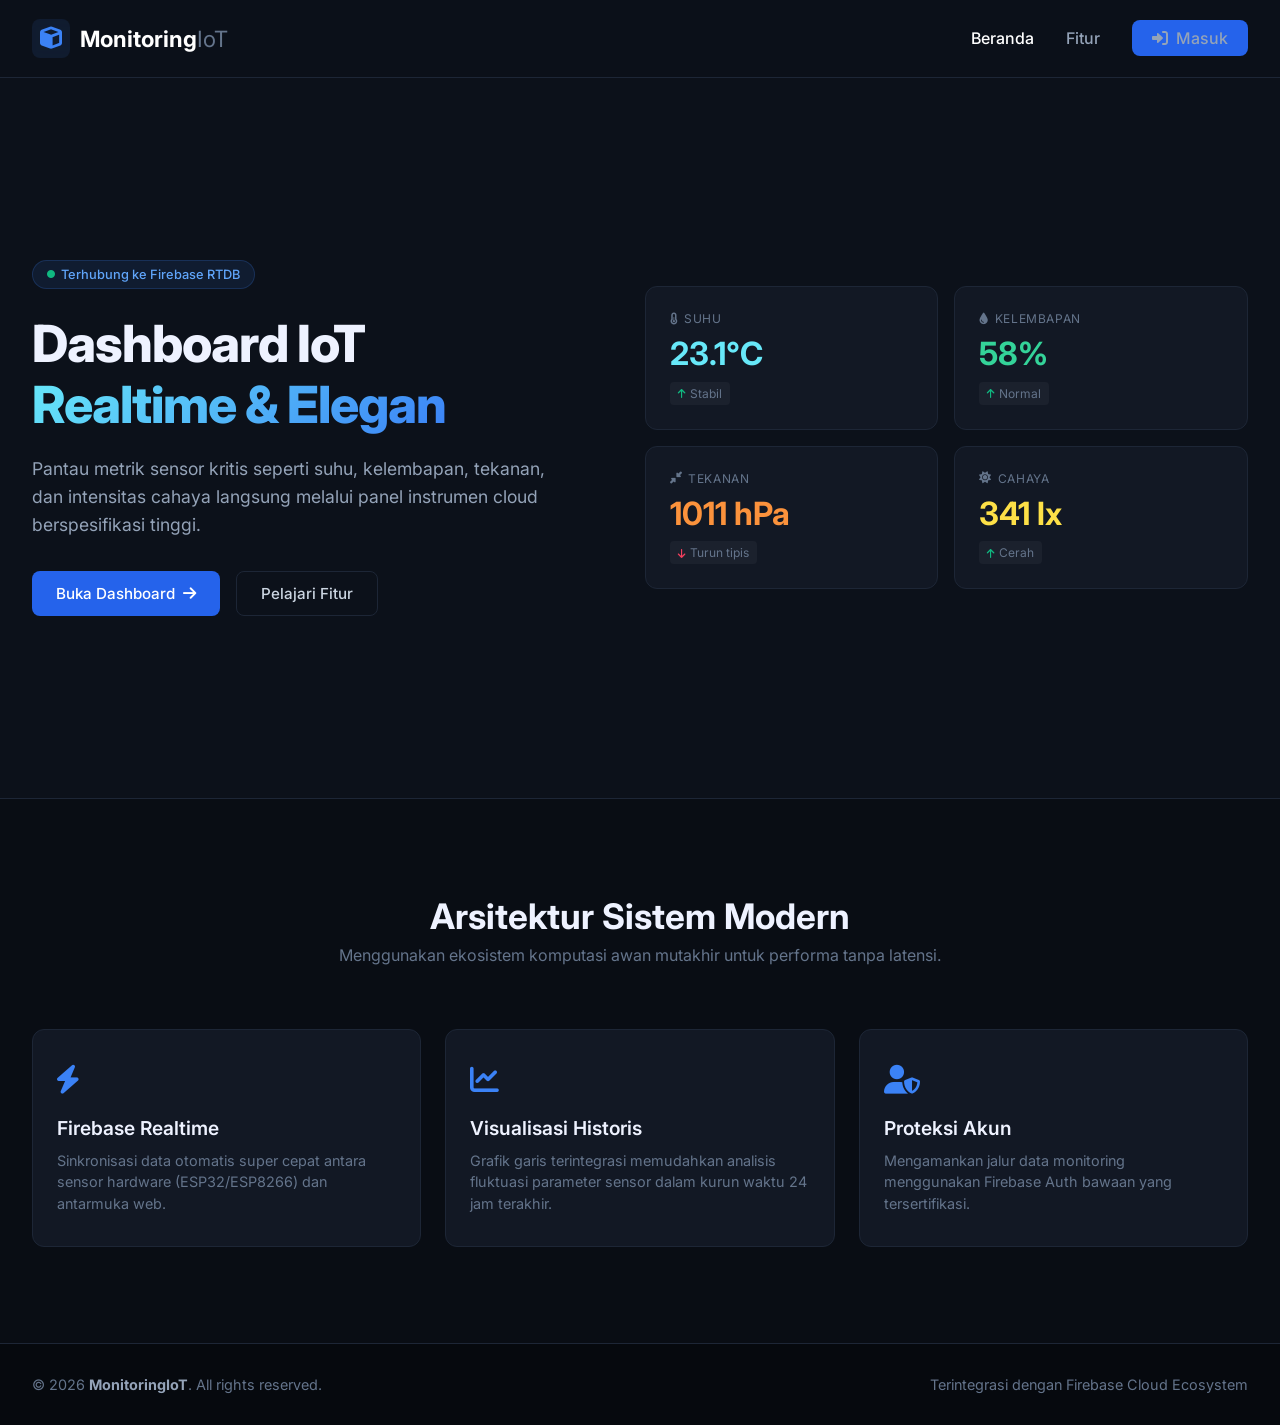
==== commit 79795fd0: "ubah landing page" ====
--- a/index.html
+++ b/index.html
@@ -2,14 +2,29 @@
 <html lang="id">
 <head>
   <meta charset="UTF-8" />
-  <meta name="viewport" content="width=device-width, initial-scale=1.0, user-scalable=yes" />
+  <meta name="viewport" content="width=device-width, initial-scale=1.0" />
   <title>Monitoring System | Realtime Dashboard - NextGen IoT</title>
-  <meta name="description" content="Sistem monitoring sensor realtime berbasis Firebase dengan tampilan modern, elegan, dan animasi memukau." />
-  <!-- Font Awesome 6 (free icons) -->
+  <meta name="description" content="Sistem monitoring sensor realtime berbasis Firebase dengan tampilan modern, elegan, dan matching dengan dashboard." />
+  
   <link rel="stylesheet" href="https://cdnjs.cloudflare.com/ajax/libs/font-awesome/6.0.0-beta3/css/all.min.css" />
-  <!-- Google Fonts: Inter + Poppins -->
-  <link href="https://fonts.googleapis.com/css2?family=Inter:opsz,wght@14..32,300;14..32,400;14..32,500;14..32,600;14..32,700;14..32,800&family=Poppins:wght@500;600;700&display=swap" rel="stylesheet" />
+  <link href="https://fonts.googleapis.com/css2?family=Inter:wght@300;400;500;600;700;800&display=swap" rel="stylesheet" />
+  
   <style>
+    :root {
+      --bg-main: #0c111a;       /* Warna background utama sesuai gambar */
+      --bg-card: #121824;       /* Warna card gelap di gambar */
+      --bg-card-hover: #182030; /* Warna card saat di-hover */
+      --border-color: #1d2636;  /* Border tipis elegan */
+      --text-main: #eef2ff;
+      --text-muted: #64748b;
+      
+      /* Akses Warna Sensor dari Gambar */
+      --color-suhu: #67e8f9;     /* Cyan */
+      --color-kelembapan: #34d399;/* Hijau */
+      --color-tekanan: #fb923c;   /* Oranye/Coklat */
+      --color-cahaya: #fde047;    /* Kuning */
+    }
+
     * {
       margin: 0;
       padding: 0;
@@ -18,8 +33,8 @@
 
     body {
       font-family: 'Inter', sans-serif;
-      background-color: #0a0c10;
-      color: #eef2ff;
+      background-color: var(--bg-main);
+      color: var(--text-main);
       overflow-x: hidden;
       scroll-behavior: smooth;
     }
@@ -29,68 +44,60 @@
       width: 8px;
     }
     ::-webkit-scrollbar-track {
-      background: #11151c;
+      background: var(--bg-main);
     }
     ::-webkit-scrollbar-thumb {
-      background: #2d3e5f;
+      background: #232d42;
       border-radius: 20px;
     }
 
-    /* container */
     .container {
       max-width: 1280px;
       margin: 0 auto;
       padding: 0 2rem;
     }
 
-    /* gradient & glow */
+    /* Gradient Text Matching */
     .gradient-text {
-      background: linear-gradient(135deg, #80ffdb, #3b82f6, #a855f7);
-      background-size: 200% auto;
+      background: linear-gradient(135deg, #67e8f9, #3b82f6);
       -webkit-background-clip: text;
       background-clip: text;
       color: transparent;
-      animation: shimmer 4s linear infinite;
-    }
-    @keyframes shimmer {
-      0% { background-position: 0% 50%; }
-      100% { background-position: 200% 50%; }
-    }
-
-    /* navbar modern */
+    }
+
+    /* Navbar Modern */
     .navbar {
       position: sticky;
       top: 0;
       z-index: 100;
       backdrop-filter: blur(20px);
-      background: rgba(10, 12, 16, 0.7);
-      border-bottom: 1px solid rgba(59, 130, 246, 0.2);
-      transition: all 0.3s ease;
+      background: rgba(12, 17, 26, 0.8);
+      border-bottom: 1px solid var(--border-color);
     }
     .nav-container {
       display: flex;
       justify-content: space-between;
       align-items: center;
-      padding: 0.9rem 2rem;
-      flex-wrap: wrap;
+      padding: 1.2rem 2rem;
     }
     .logo {
       display: flex;
       align-items: center;
-      gap: 12px;
+      gap: 10px;
       text-decoration: none;
       font-weight: 700;
-      font-size: 1.5rem;
+      font-size: 1.4rem;
       color: white;
     }
-    .logo img {
-      width: 40px;
-      height: 40px;
-      filter: drop-shadow(0 0 8px #3b82f6);
-      transition: transform 0.3s;
-    }
-    .logo:hover img {
-      transform: rotate(5deg) scale(1.05);
+    .logo i {
+      color: #3b82f6;
+      background: rgba(59, 130, 246, 0.1);
+      padding: 8px;
+      border-radius: 8px;
+    }
+    .logo strong {
+      color: #64748b;
+      font-weight: 400;
     }
     .nav-links {
       display: flex;
@@ -100,544 +107,342 @@
     }
     .nav-links a {
       text-decoration: none;
-      color: #cbd5e6;
+      color: #94a3b8;
       font-weight: 500;
       transition: 0.2s;
     }
     .nav-links a:hover, .nav-links a.active {
-      color: #60a5fa;
-    }
+      color: white;
+    }
+
+    /* Buttons */
     .btn {
       padding: 8px 20px;
-      border-radius: 40px;
-      font-weight: 600;
-      transition: all 0.25s ease;
+      border-radius: 8px;
+      font-weight: 500;
+      transition: all 0.2s ease;
       display: inline-flex;
       align-items: center;
       gap: 8px;
       cursor: pointer;
+      text-decoration: none;
     }
     .btn-primary {
-      background: linear-gradient(105deg, #2563eb, #7c3aed);
-      border: none;
+      background: #2563eb;
       color: white;
-      box-shadow: 0 5px 15px rgba(37, 99, 235, 0.3);
     }
     .btn-primary:hover {
-      transform: translateY(-3px);
-      box-shadow: 0 12px 25px rgba(37, 99, 235, 0.4);
-      background: linear-gradient(105deg, #3b82f6, #8b5cf6);
+      background: #1d4ed8;
+      transform: translateY(-1px);
     }
     .btn-ghost {
       background: transparent;
-      border: 1px solid #3b82f6;
-      color: #e2e8ff;
+      border: 1px solid var(--border-color);
+      color: #cbd5e1;
     }
     .btn-ghost:hover {
-      background: rgba(59, 130, 246, 0.15);
-      border-color: #60a5fa;
-      transform: translateY(-2px);
+      background: rgba(255, 255, 255, 0.05);
+      color: white;
     }
     .btn-lg {
-      padding: 12px 28px;
-      font-size: 1rem;
-    }
-
-    /* Hero section */
+      padding: 12px 24px;
+      font-size: 0.95rem;
+    }
+
+    /* Hero Section */
     .hero {
-      min-height: 85vh;
-      display: flex;
-      align-items: center;
-      position: relative;
-      overflow: hidden;
+      min-height: 80vh;
+      display: flex;
+      align-items: center;
+      padding: 4rem 0;
     }
     .hero-content {
       display: flex;
       align-items: center;
       justify-content: space-between;
-      gap: 3rem;
-      flex-wrap: wrap;
+      gap: 4rem;
+      width: 100%;
     }
     .hero-text {
-      flex: 1.2;
-      z-index: 2;
+      flex: 1;
     }
     .badge {
-      display: inline-block;
-      background: rgba(59, 130, 246, 0.15);
-      backdrop-filter: blur(4px);
+      display: inline-flex;
+      align-items: center;
+      gap: 6px;
+      background: rgba(59, 130, 246, 0.1);
       padding: 6px 14px;
-      border-radius: 60px;
+      border-radius: 20px;
       font-size: 0.8rem;
       font-weight: 500;
-      letter-spacing: 0.5px;
-      border: 1px solid rgba(59, 130, 246, 0.4);
+      color: #60a5fa;
+      border: 1px solid rgba(59, 130, 246, 0.2);
       margin-bottom: 1.5rem;
     }
     .hero-text h1 {
-      font-size: 3.5rem;
+      font-size: 3.2rem;
       line-height: 1.2;
       font-weight: 800;
       margin-bottom: 1.2rem;
+      letter-spacing: -0.02em;
     }
     .hero-text p {
       font-size: 1.1rem;
-      color: #9ca3af;
+      color: #94a3b8;
       margin-bottom: 2rem;
-      max-width: 550px;
+      max-width: 520px;
+      line-height: 1.6;
     }
     .hero-actions {
       display: flex;
       gap: 1rem;
-      flex-wrap: wrap;
-    }
+    }
+
+    /* Hero Visual: Replikasi Card dari Gambar */
     .hero-visual {
-      flex: 1;
+      flex: 1.1;
+      display: grid;
+      grid-template-columns: repeat(2, 1fr);
+      gap: 1rem;
       position: relative;
-      min-height: 380px;
-      display: flex;
-      justify-content: center;
-      align-items: center;
-    }
-    .floating-card {
-      background: rgba(20, 25, 40, 0.75);
-      backdrop-filter: blur(12px);
-      border-radius: 2rem;
-      padding: 1rem 1.8rem;
-      display: flex;
-      align-items: center;
-      gap: 1rem;
-      border: 1px solid rgba(59, 130, 246, 0.5);
-      box-shadow: 0 20px 35px -15px rgba(0,0,0,0.5);
-      transition: transform 0.3s ease;
-      z-index: 5;
-    }
-    .floating-card img {
-      width: 44px;
-      filter: drop-shadow(0 0 6px cyan);
-    }
-    .card-1 {
-      position: absolute;
-      top: 10%;
-      left: 5%;
-      animation: float 4s ease-in-out infinite;
-    }
-    .card-2 {
-      position: absolute;
-      bottom: 20%;
-      right: 5%;
-      animation: float 5s ease-in-out infinite reverse;
-    }
-    .dot.online {
-      width: 12px;
-      height: 12px;
-      background: #10b981;
-      border-radius: 50%;
-      box-shadow: 0 0 0 2px rgba(16,185,129,0.4);
-      animation: pulse-green 1.8s infinite;
-    }
-    @keyframes pulse-green {
-      0% { box-shadow: 0 0 0 0 rgba(16,185,129,0.5);}
-      70% { box-shadow: 0 0 0 10px rgba(16,185,129,0);}
-      100% { box-shadow: 0 0 0 0 rgba(16,185,129,0);}
-    }
-    @keyframes float {
-      0% { transform: translateY(0px);}
-      50% { transform: translateY(-12px);}
-      100% { transform: translateY(0px);}
-    }
-    .hero-glow {
-      position: absolute;
-      width: 300px;
-      height: 300px;
-      background: radial-gradient(circle, rgba(59,130,246,0.3), transparent);
-      border-radius: 50%;
-      filter: blur(70px);
-      z-index: 0;
-      animation: pulse-glow 6s infinite alternate;
-    }
-    @keyframes pulse-glow {
-      0% { opacity: 0.4; transform: scale(0.9);}
-      100% { opacity: 0.9; transform: scale(1.3);}
-    }
-
-    /* Features section */
+    }
+    .sensor-card {
+      background: var(--bg-card);
+      border: 1px solid var(--border-color);
+      border-radius: 12px;
+      padding: 1.5rem;
+      position: relative;
+    }
+    .sensor-card .title {
+      font-size: 0.75rem;
+      text-transform: uppercase;
+      letter-spacing: 0.05em;
+      color: var(--text-muted);
+      display: flex;
+      align-items: center;
+      gap: 6px;
+      margin-bottom: 0.5rem;
+    }
+    .sensor-card .value {
+      font-size: 2rem;
+      font-weight: 700;
+      margin-bottom: 0.5rem;
+    }
+    .sensor-card .status-indicator {
+      display: inline-flex;
+      align-items: center;
+      gap: 4px;
+      font-size: 0.75rem;
+      background: rgba(255, 255, 255, 0.04);
+      padding: 4px 8px;
+      border-radius: 4px;
+      color: var(--text-muted);
+    }
+    .sensor-card .status-indicator i {
+      font-size: 0.65rem;
+    }
+
+    /* Warna Spesifik dari Gambar */
+    .card-suhu .value { color: var(--color-suhu); }
+    .card-kelembapan .value { color: var(--color-kelembapan); }
+    .card-tekanan .value { color: var(--color-tekanan); }
+    .card-cahaya .value { color: var(--color-cahaya); }
+
+    /* Features Section */
     .features {
-      padding: 5rem 0;
-      background: radial-gradient(circle at 10% 30%, #0f121b, #080b12);
+      padding: 6rem 0;
+      border-top: 1px solid var(--border-color);
+      background: #090d14;
     }
     .section-header {
       text-align: center;
-      margin-bottom: 3rem;
+      margin-bottom: 4rem;
     }
     .section-header h2 {
-      font-size: 2.5rem;
+      font-size: 2.2rem;
       font-weight: 700;
+      margin-bottom: 0.5rem;
+    }
+    .section-header p {
+      color: var(--text-muted);
     }
     .features-grid {
       display: grid;
-      grid-template-columns: repeat(auto-fit, minmax(260px, 1fr));
-      gap: 2rem;
+      grid-template-columns: repeat(auto-fit, minmax(250px, 1fr));
+      gap: 1.5rem;
     }
     .feature-card {
-      background: rgba(20, 27, 45, 0.6);
-      backdrop-filter: blur(8px);
-      border-radius: 2rem;
+      background: var(--bg-card);
+      border: 1px solid var(--border-color);
+      border-radius: 12px;
       padding: 2rem 1.5rem;
-      text-align: center;
-      transition: all 0.3s;
-      border: 1px solid rgba(59, 130, 246, 0.2);
+      transition: all 0.2s;
     }
     .feature-card:hover {
-      transform: translateY(-12px);
+      background: var(--bg-card-hover);
       border-color: #3b82f6;
-      box-shadow: 0 20px 30px -12px rgba(0,0,0,0.4);
-      background: rgba(30, 40, 65, 0.7);
     }
     .feature-icon {
-      font-size: 3rem;
-      margin-bottom: 1rem;
+      font-size: 1.8rem;
+      color: #3b82f6;
+      margin-bottom: 1.2rem;
     }
     .feature-card h3 {
-      font-size: 1.5rem;
-      margin-bottom: 0.8rem;
+      font-size: 1.2rem;
+      margin-bottom: 0.6rem;
+      font-weight: 600;
     }
     .feature-card p {
-      color: #b9c3db;
+      color: var(--text-muted);
+      font-size: 0.9rem;
       line-height: 1.5;
     }
 
-    /* About */
-    .about {
-      padding: 5rem 0;
-      background: #070a10;
-    }
-    .about-grid {
-      display: flex;
-      gap: 3rem;
-      align-items: center;
-      flex-wrap: wrap;
-    }
-    .about-grid > div {
-      flex: 1;
-    }
-    .about h2 {
-      font-size: 2.2rem;
-      margin-bottom: 1.2rem;
-    }
-    .check-list {
-      list-style: none;
-      margin-top: 1.5rem;
-    }
-    .check-list li {
-      margin: 1rem 0;
-      font-weight: 500;
-      display: flex;
-      align-items: center;
-      gap: 8px;
-    }
-    .about-img {
-      border-radius: 2rem;
-      overflow: hidden;
-      box-shadow: 0 20px 30px -10px black;
-    }
-    .about-img img {
-      width: 100%;
-      display: block;
-      transition: transform 0.4s;
-    }
-    .about-img:hover img {
-      transform: scale(1.04);
-    }
-
-    /* footer modern */
+    /* Footer */
     footer {
-      background: #03060b;
-      border-top: 1px solid #1f2a3e;
-      padding: 2.5rem 0 1.5rem;
+      background: #06090e;
+      border-top: 1px solid var(--border-color);
+      padding: 2rem 0;
+      font-size: 0.9rem;
+      color: var(--text-muted);
     }
     .footer-container {
       display: flex;
       justify-content: space-between;
-      flex-wrap: wrap;
-      gap: 1.5rem;
-      align-items: center;
-    }
-    .social-icons a {
-      color: #a0b3d9;
-      margin: 0 0.5rem;
-      font-size: 1.4rem;
-      transition: 0.2s;
-    }
-    .social-icons a:hover {
-      color: #60a5fa;
-      transform: translateY(-3px);
-    }
-    .copyright {
-      text-align: center;
-      margin-top: 2rem;
-      color: #5b6e8c;
-      font-size: 0.85rem;
-    }
-
-    /* animated underline & effects */
-    .active {
-      position: relative;
-    }
-    .active::after {
-      content: '';
-      position: absolute;
-      bottom: -6px;
-      left: 0;
-      width: 100%;
-      height: 2px;
-      background: linear-gradient(90deg, #3b82f6, #a855f7);
-      border-radius: 4px;
-    }
-
-    /* responsive */
-    @media (max-width: 820px) {
-      .hero-text h1 { font-size: 2.5rem; }
-      .nav-container { flex-direction: column; gap: 1rem; }
-      .nav-links { gap: 1rem; flex-wrap: wrap; justify-content: center; }
+      align-items: center;
+    }
+    .copyright strong {
+      color: #94a3b8;
+    }
+
+    /* Responsive */
+    @media (max-width: 968px) {
       .hero-content { flex-direction: column; text-align: center; }
+      .hero-text p { margin: 0 auto 2rem auto; }
       .hero-actions { justify-content: center; }
-      .hero-text p { margin: 0 auto 1.5rem auto; }
-      .floating-card { position: relative; top: auto; left: auto; right: auto; bottom: auto; margin: 1rem; }
-      .hero-visual { flex-direction: column; min-height: auto; }
-    }
-    @media (max-width: 640px) {
-      .container { padding: 0 1.2rem; }
-      .btn-lg { padding: 8px 20px; }
+      .hero-visual { width: 100%; }
+      .nav-container { padding: 1rem; }
+      .nav-links { display: none; } /* Simpel untuk landing page */
     }
   </style>
 </head>
 <body>
 
-<!-- Navbar with glassmorphism -->
 <header class="navbar">
   <div class="container nav-container">
     <a href="#" class="logo">
-      <!-- SVG icon sensor modern -->
-      <svg width="40" height="40" viewBox="0 0 24 24" fill="none" xmlns="http://www.w3.org/2000/svg">
-        <path d="M12 2C6.48 2 2 6.48 2 12s4.48 10 10 10 10-4.48 10-10S17.52 2 12 2zm0 4c1.1 0 2 .9 2 2s-.9 2-2 2-2-.9-2-2 .9-2 2-2zm0 13c-2.33 0-4.31-1.46-5.11-3.5h10.22c-.8 2.04-2.78 3.5-5.11 3.5z" fill="url(#gradSensor)"/>
-        <defs><linearGradient id="gradSensor" x1="0%" y1="0%" x2="100%" y2="100%"><stop offset="0%" stop-color="#3b82f6"/><stop offset="100%" stop-color="#a855f7"/></linearGradient></defs>
-      </svg>
+      <i class="fas fa-cube"></i>
       <span>Monitoring<strong>IoT</strong></span>
     </a>
     <nav>
       <ul class="nav-links">
         <li><a href="#" class="active">Beranda</a></li>
         <li><a href="#features">Fitur</a></li>
-        <li><a href="#about">Tentang</a></li>
-        <li><a href="login.html" class="btn btn-primary" style="padding: 6px 18px;"><i class="fas fa-rocket"></i> Masuk</a></li>
+        <li><a href="login.html" class="btn btn-primary"><i class="fas fa-sign-in-alt"></i> Masuk</a></li>
       </ul>
     </nav>
   </div>
 </header>
 
-<!-- Hero -->
 <section class="hero">
   <div class="container hero-content">
     <div class="hero-text">
-      <span class="badge"><i class="fas fa-satellite-dish"></i> Realtime · Firebase · IoT</span>
-      <h1>Pantau Sensor Anda <span class="gradient-text">Kapan Saja, Di Mana Saja</span></h1>
-      <p>Sistem monitoring berbasis cloud dengan visualisasi interaktif, data langsung dari perangkat IoT Anda. Keakuratan dan kecepatan tanpa batas.</p>
+      <div class="badge">
+        <i class="fas fa-circle" style="font-size: 8px; color: #10b981;"></i> Terhubung ke Firebase RTDB
+      </div>
+      <h1>Dashboard IoT <br><span class="gradient-text">Realtime & Elegan</span></h1>
+      <p>Pantau metrik sensor kritis seperti suhu, kelembapan, tekanan, dan intensitas cahaya langsung melalui panel instrumen cloud berspesifikasi tinggi.</p>
       <div class="hero-actions">
-        <a href="login.html" class="btn btn-primary btn-lg"><i class="fas fa-chart-line"></i> Mulai Sekarang</a>
-        <a href="#features" class="btn btn-ghost btn-lg"><i class="fas fa-play-circle"></i> Pelajari Lebih Lanjut</a>
-      </div>
-    </div>
+        <a href="login.html" class="btn btn-primary btn-lg">Buka Dashboard <i class="fas fa-arrow-right"></i></a>
+        <a href="#features" class="btn btn-ghost btn-lg">Pelajari Fitur</a>
+      </div>
+    </div>
+
     <div class="hero-visual">
-      <div class="floating-card card-1">
-        <img src="data:image/svg+xml,%3Csvg xmlns='http://www.w3.org/2000/svg' viewBox='0 0 24 24' fill='%2380ffdb' width='44px' height='44px'%3E%3Cpath d='M12 2C6.48 2 2 6.48 2 12s4.48 10 10 10 10-4.48 10-10S17.52 2 12 2zm1 15h-2v-2h2v2zm0-4h-2V7h2v6z'/%3E%3C/svg%3E" alt="sensor">
-        <div>
-          <small><i class="fas fa-temperature-high"></i> Suhu Ruangan</small>
-          <h3 style="margin:0;">27.4°C</h3>
+      
+      <div class="sensor-card card-suhu">
+        <div class="title"><i class="fas fa-thermometer-half"></i> Suhu</div>
+        <div class="value" id="live-suhu">23.1°C</div>
+        <div class="status-indicator">
+          <i class="fas fa-arrow-up" style="color: #10b981;"></i> Stabil
         </div>
       </div>
-      <div class="floating-card card-2">
-        <div class="dot online"></div>
-        <div>
-          <small><i class="fas fa-microchip"></i> Status Perangkat</small>
-          <h3 style="margin:0;">Online</h3>
+
+      <div class="sensor-card card-kelembapan">
+        <div class="title"><i class="fas fa-tint"></i> Kelembapan</div>
+        <div class="value">58%</div>
+        <div class="status-indicator">
+          <i class="fas fa-arrow-up" style="color: #10b981;"></i> Normal
         </div>
       </div>
-      <div class="hero-glow"></div>
+
+      <div class="sensor-card card-tekanan">
+        <div class="title"><i class="fas fa-compress-alt"></i> Tekanan</div>
+        <div class="value">1011 hPa</div>
+        <div class="status-indicator">
+          <i class="fas fa-arrow-down" style="color: #f43f5e;"></i> Turun tipis
+        </div>
+      </div>
+
+      <div class="sensor-card card-cahaya">
+        <div class="title"><i class="fas fa-sun"></i> Cahaya</div>
+        <div class="value">341 lx</div>
+        <div class="status-indicator">
+          <i class="fas fa-arrow-up" style="color: #10b981;"></i> Cerah
+        </div>
+      </div>
+
     </div>
   </div>
 </section>
 
-<!-- Features with modern icons -->
 <section id="features" class="features">
   <div class="container">
     <div class="section-header">
-      <h2>Fitur <span class="gradient-text">Unggulan</span></h2>
-      <p>Dirancang untuk memberikan pengalaman monitoring terbaik dan memukau</p>
+      <h2>Arsitektur Sistem Modern</h2>
+      <p>Menggunakan ekosistem komputasi awan mutakhir untuk performa tanpa latensi.</p>
     </div>
     <div class="features-grid">
       <div class="feature-card">
         <div class="feature-icon"><i class="fas fa-bolt"></i></div>
-        <h3>Realtime Update</h3>
-        <p>Data sensor diperbarui secara langsung via Firebase Realtime DB, latensi rendah.</p>
+        <h3>Firebase Realtime</h3>
+        <p>Sinkronisasi data otomatis super cepat antara sensor hardware (ESP32/ESP8266) dan antarmuka web.</p>
       </div>
       <div class="feature-card">
-        <div class="feature-icon"><i class="fas fa-chart-pie"></i></div>
-        <h3>Visualisasi Elegan</h3>
-        <p>Grafik dinamis & interaktif untuk analisis tren data Anda secara instan.</p>
+        <div class="feature-icon"><i class="fas fa-chart-line"></i></div>
+        <h3>Visualisasi Historis</h3>
+        <p>Grafik garis terintegrasi memudahkan analisis fluktuasi parameter sensor dalam kurun waktu 24 jam terakhir.</p>
       </div>
       <div class="feature-card">
-        <div class="feature-icon"><i class="fas fa-shield-alt"></i></div>
-        <h3>Aman & Terpercaya</h3>
-        <p>Otentikasi pengguna dengan Firebase Authentication & aturan keamanan.</p>
-      </div>
-      <div class="feature-card">
-        <div class="feature-icon"><i class="fas fa-mobile-alt"></i></div>
-        <h3>Responsif</h3>
-        <p>Tampilan optimal di desktop, tablet, maupun ponsel. Akses di mana saja.</p>
+        <div class="feature-icon"><i class="fas fa-user-shield"></i></div>
+        <h3>Proteksi Akun</h3>
+        <p>Mengamankan jalur data monitoring menggunakan Firebase Auth bawaan yang tersertifikasi.</p>
       </div>
     </div>
   </div>
 </section>
 
-<!-- About Section with modern layout -->
-<section id="about" class="about">
-  <div class="container about-grid">
+<footer>
+  <div class="container footer-container">
+    <div class="copyright">
+      &copy; 2026 <strong>MonitoringIoT</strong>. All rights reserved.
+    </div>
     <div>
-      <h2>Tentang <span class="gradient-text">Sistem Monitoring</span></h2>
-      <p>Platform monitoring ini dibangun untuk membantu Anda mengawasi perangkat IoT dengan mudah. Dengan integrasi Firebase, semua data tersinkronisasi secara realtime tanpa perlu konfigurasi rumit. Kami menyediakan ekosistem lengkap mulai dari embedded hingga dashboard modern.</p>
-      <ul class="check-list">
-        <li><i class="fas fa-check-circle" style="color:#3b82f6;"></i> Mudah diintegrasikan dengan ESP32 / ESP8266</li>
-        <li><i class="fas fa-check-circle" style="color:#3b82f6;"></i> Mendukung banyak sensor secara bersamaan (DHT, ultrasonic, dll)</li>
-        <li><i class="fas fa-check-circle" style="color:#3b82f6;"></i> Dashboard yang dapat dikustomisasi dengan tema gelap/terang</li>
-        <li><i class="fas fa-check-circle" style="color:#3b82f6;"></i> Notifikasi push & alert via email (segara hadir)</li>
-      </ul>
-    </div>
-    <div class="about-img">
-      <!-- placeholder gambar background yang lebih artistik (gradient + visual) -->
-      <img src="data:image/svg+xml,%3Csvg xmlns='http://www.w3.org/2000/svg' viewBox='0 0 500 350'%3E%3Crect width='500' height='350' fill='%23131e2e'/%3E%3Ccircle cx='120' cy='180' r='50' fill='%232563eb' opacity='0.3'/%3E%3Ccircle cx='380' cy='260' r='70' fill='%237c3aed' opacity='0.3'/%3E%3Cpath d='M70 280 L200 200 L330 240 L430 180' stroke='%233b82f6' stroke-width='3' fill='none' stroke-dasharray='5 5'/%3E%3Ctext x='180' y='150' fill='%23a0c4ff' font-size='18' font-family='monospace'%3E⚡ IoT Network%3C/text%3E%3C/svg%3E" alt="Tentang sistem IoT" style="border-radius: 24px; background: #0a0f1c;" />
-    </div>
-  </div>
-</section>
-
-<!-- Footer Dinamis dengan placeholder modern -->
-<footer>
-  <div class="container">
-    <div class="footer-container">
-      <div class="logo" style="font-size: 1.2rem;">
-        <i class="fas fa-waveform"></i> Monitoring<strong>IoT</strong> <span style="font-size: 0.8rem;">v2.0</span>
-      </div>
-      <div class="social-icons">
-        <a href="#" aria-label="github"><i class="fab fa-github"></i></a>
-        <a href="#" aria-label="twitter"><i class="fab fa-twitter"></i></a>
-        <a href="#" aria-label="linkedin"><i class="fab fa-linkedin-in"></i></a>
-        <a href="#" aria-label="dribbble"><i class="fab fa-dribbble"></i></a>
-      </div>
-      <div>
-        <span style="display: flex; gap: 1.2rem;">
-          <a href="#" style="color:#7e8ba3;">Privasi</a>
-          <a href="#" style="color:#7e8ba3;">Kebijakan</a>
-          <a href="#" style="color:#7e8ba3;">Dukungan</a>
-        </span>
-      </div>
-    </div>
-    <div class="copyright">
-      <i class="far fa-copyright"></i> 2025 Monitoring System | Realtime Firebase — Solusi cerdas untuk masa depan IoT.
+      Terintegrasi dengan Firebase Cloud Ecosystem
     </div>
   </div>
 </footer>
 
 <script>
-  // Smooth scrolling + interaktif highlights & simulated realtime data effect on floating cards
-  document.querySelectorAll('a[href^="#"]').forEach(anchor => {
-    anchor.addEventListener('click', function(e) {
-      const targetId = this.getAttribute('href');
-      if (targetId === "#" || targetId === "") return;
-      const targetElem = document.querySelector(targetId);
-      if (targetElem) {
-        e.preventDefault();
-        targetElem.scrollIntoView({ behavior: 'smooth', block: 'start' });
-      }
-    });
-  });
-
-  // Efek dynamic data pada floating card suhu: simulasi perubahan ringan agar terasa "realtime"
-  const tempCard = document.querySelector('.card-1 h3');
-  if (tempCard) {
-    let baseTemp = 27.4;
-    setInterval(() => {
-      // fluktuasi halus antara 26.8 - 28.2
-      let variation = (Math.sin(Date.now() / 8000) * 0.6).toFixed(1);
-      let newTemp = (baseTemp + parseFloat(variation)).toFixed(1);
-      tempCard.innerText = `${newTemp}°C`;
-    }, 4000);
-  }
-
-  // Efek hover dinamis pada kartu Hero
-  const cards = document.querySelectorAll('.floating-card');
-  cards.forEach(card => {
-    card.addEventListener('mouseenter', () => {
-      card.style.transform = 'scale(1.05)';
-      card.style.transition = '0.2s';
-      card.style.boxShadow = '0 25px 40px -12px rgba(59,130,246,0.4)';
-    });
-    card.addEventListener('mouseleave', () => {
-      card.style.transform = '';
-      card.style.boxShadow = '';
-    });
-  });
-
-  // Efek parralax pada glow hero
-  const heroGlow = document.querySelector('.hero-glow');
-  if (heroGlow) {
-    window.addEventListener('mousemove', (e) => {
-      let xAxis = (window.innerWidth / 2 - e.pageX) / 35;
-      let yAxis = (window.innerHeight / 2 - e.pageY) / 35;
-      heroGlow.style.transform = `translate(${xAxis}px, ${yAxis}px)`;
-    });
-  }
-
-  // Active nav highlight on scroll
-  const sections = document.querySelectorAll('section[id]');
-  const navLinks = document.querySelectorAll('.nav-links a');
-  window.addEventListener('scroll', () => {
-    let current = '';
-    const scrollPos = window.scrollY + 120;
-    sections.forEach(section => {
-      const sectionTop = section.offsetTop;
-      const sectionHeight = section.clientHeight;
-      if (scrollPos >= sectionTop && scrollPos < sectionTop + sectionHeight) {
-        current = section.getAttribute('id');
-      }
-    });
-    navLinks.forEach(link => {
-      link.classList.remove('active');
-      const href = link.getAttribute('href');
-      if (href && href.includes(current) && current !== "") {
-        link.classList.add('active');
-      } else if (current === "" && link.getAttribute('href') === "#") {
-        link.classList.add('active');
-      } else if (current === "" && link.getAttribute('href') === "index.html") {
-        link.classList.add('active');
-      }
-    });
-    // khusus untuk beranda link
-    if (window.scrollY < 100) {
-      navLinks.forEach(link => {
-        if (link.getAttribute('href') === "#" || link.innerText.includes("Beranda")) {
-          link.classList.add('active');
-        } else if (link.getAttribute('href') !== "#features" && link.getAttribute('href') !== "#about") {
-          if (!link.classList.contains('btn')) link.classList.remove('active');
-        }
-      });
-    }
-  });
-  
-  // inisialisasi setelah load
-  window.dispatchEvent(new Event('scroll'));
-  
-  // Penambahan efek ketikan pada badge? tidak perlu, namun menambahkan notifikasi style modern
-  console.log("🚀 Dashboard Monitoring IoT siap — realtime experience");
+  // Efek mikro realtime tiruan pada landing page agar terlihat hidup sebelum dihubungkan ke Firebase asli
+  setInterval(() => {
+    const suhuElem = document.getElementById('live-suhu');
+    const baseSuhu = 23.1;
+    // Fluktuasi kecil +/- 0.2 derajat
+    const randomShift = (Math.random() * 0.4 - 0.2).toFixed(1);
+    const finalSuhu = (baseSuhu + parseFloat(randomShift)).toFixed(1);
+    suhuElem.innerText = `${finalSuhu}°C`;
+  }, 3000);
 </script>
 </body>
 </html>
